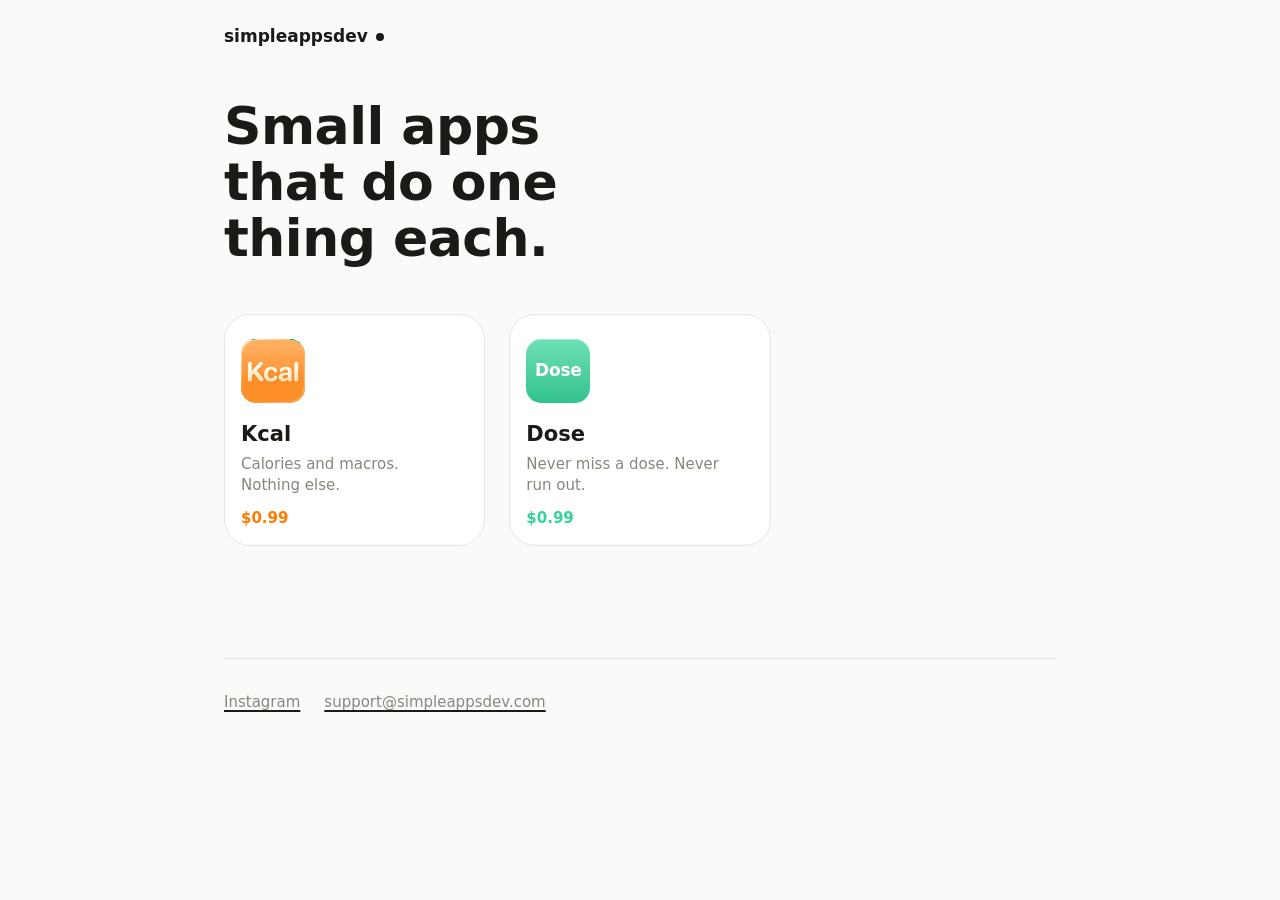
==== index.html @ 7be7d37e "Add Dose: app, privacy and support pages Second app in the portfolio, from dose-status.md. Pending, " ====
<!DOCTYPE html>
<html lang="en">
<head>
<meta charset="utf-8">
<meta name="viewport" content="width=device-width, initial-scale=1">
<meta name="color-scheme" content="light dark">
<title>simpleappsdev — small apps that do one thing each</title>
<meta name="description" content="A portfolio of small, paid iPhone apps. Each one does a single thing.">
<link rel="canonical" href="https://simpleappsdev.com/">
<meta property="og:type" content="website">
<meta property="og:title" content="simpleappsdev — small apps that do one thing each">
<meta property="og:description" content="A portfolio of small, paid iPhone apps. Each one does a single thing.">
<meta property="og:url" content="https://simpleappsdev.com/">
<meta property="og:image" content="https://simpleappsdev.com/assets/og/home.png">
<meta property="og:image:width" content="1200">
<meta property="og:image:height" content="630">
<meta name="twitter:card" content="summary_large_image">
<link rel="stylesheet" href="css/site.css">
</head>
<body>
<div class="wrap">
  <header class="top">
    <a href="./">simpleappsdev</a><span class="dot"></span>
  </header>
  <main>
    <h1 class="site-line">Small apps that do one thing each.</h1>
    <nav class="grid" id="grid" aria-label="Apps">
      <!-- STATIC MIRROR OF apps.json — keep the two in step when an app is
           added, renamed, repriced or released. This is what a visitor with
           no JavaScript, or with a failed fetch, gets; the script clears it
           and renders the live list on load. The store link belongs to this
           fallback only — the real card links to the app page, never the
           store. A pending app gets no store link here at all. -->
      <a class="card themed" href="kcal/" style="--accent-l:#FF7A00;--accent-d:#FF8F2A">
        <img class="tile" src="assets/icons/kcal.png" alt="" width="64" height="64">
        <span class="card-body">
          <span class="card-name">Kcal</span>
          <span class="card-tag">Calories and macros. Nothing else.</span>
          <span class="card-price">$0.99</span>
        </span>
      </a>
      <a class="card themed" href="dose/" style="--accent-l:#34D399;--accent-d:#3FE3A9">
        <span class="tile" aria-hidden="true">Dose</span>
        <span class="card-body">
          <span class="card-name">Dose</span>
          <span class="card-tag">Never miss a dose. Never run out.</span>
          <span class="card-price">$0.99</span>
        </span>
      </a>
      <p class="notice">Kcal on the <a href="https://apps.apple.com/app/id6786282885">App Store</a>.</p>
    </nav>
  </main>
  <!-- static mirror of apps.json, same contract as the grid above -->
  <footer class="foot" id="foot">
    <a href="https://instagram.com/simpleappsdev">Instagram</a>
    <a href="mailto:support@simpleappsdev.com">support@simpleappsdev.com</a>
  </footer>
</div>
<script>
(function () {
  /* a value the owner hasn't filled in yet is marked, never empty — treat it as absent */
  function val(v) {
    return (typeof v === 'string' && v !== '' && v.slice(0, 5) !== 'TODO:') ? v : null;
  }
  function wordmark(app, cls) {
    var s = document.createElement('span');
    s.className = cls;
    s.setAttribute('aria-hidden', 'true');
    s.textContent = app.name;
    return s;
  }
  /* icon if the owner uploaded one, the gradient wordmark otherwise —
     both are finished states, and a 404 falls back to the wordmark too */
  function tile(app, cls, px, prefix) {
    var src = val(app.icon);
    if (!src) return wordmark(app, cls);
    var img = document.createElement('img');
    img.className = cls;
    img.src = prefix + src;
    img.alt = '';
    img.width = px;
    img.height = px;
    img.addEventListener('error', function () {
      img.replaceWith(wordmark(app, cls));
    });
    return img;
  }

  function render(data) {
    var grid = document.getElementById('grid');
    grid.textContent = '';  /* drops the static fallback, store link and all */
    (data.apps || []).forEach(function (app) {
      var a = document.createElement('a');
      a.className = 'card themed';
      a.href = app.url;
      a.style.setProperty('--accent-l', app.accentLight);
      a.style.setProperty('--accent-d', app.accentDark);

      var body = document.createElement('span');
      body.className = 'card-body';
      var name = document.createElement('span');
      name.className = 'card-name';
      name.textContent = app.name;
      var tag = document.createElement('span');
      tag.className = 'card-tag';
      tag.textContent = app.tagline;
      body.append(name, tag);

      var price = val(app.price);
      if (price) {
        var p = document.createElement('span');
        p.className = 'card-price';
        p.textContent = price;
        body.appendChild(p);
      }

      a.append(tile(app, 'tile', 64, ''), body);
      grid.appendChild(a);
    });

    var foot = document.getElementById('foot');
    foot.textContent = '';
    var ig = val(data.instagram);
    if (ig) {
      var i = document.createElement('a');
      i.href = ig;
      i.textContent = 'Instagram';
      foot.appendChild(i);
    }
    var mail = val(data.supportEmail);
    if (mail) {
      var m = document.createElement('a');
      m.href = 'mailto:' + mail;
      m.textContent = mail;
      foot.appendChild(m);
    }
  }

  fetch('apps.json')
    .then(function (r) {
      if (!r.ok) throw new Error('apps.json ' + r.status);
      return r.json();
    })
    .then(render)
    .catch(function (err) {
      /* the static fallback in #grid is untouched — the visitor keeps a card,
         a tagline, a price and a way to the store */
      console.error('Could not load apps.json:', err);
    });
})();
</script>
</body>
</html>
---- css/site.css ----
/* simpleappsdev — one shared stylesheet. Every color and space is a token;
   a new app changes nothing here: it brings its accents via --accent-l / --accent-d. */

:root {
  /* palette */
  --paper: #FAFAF9;
  --ink: #1C1A17;
  --coal: #141311;
  --bone: #E9E6E1;
  --smoke: #8A857D;
  /* per-app accent slots (overridden inline from apps.json) */
  --accent-l: #1C1A17;
  --accent-d: #F2F0EC;
  /* scheme-resolved roles */
  --bg: var(--paper);
  --fg: var(--ink);
  --muted: var(--smoke);
  --line: var(--bone);
  --card: #FFFFFF;
  --accent: var(--accent-l);
  /* type */
  --font-display: ui-rounded, "SF Pro Rounded", system-ui, -apple-system, sans-serif;
  --font-text: system-ui, -apple-system, sans-serif;
  --font-mono: ui-monospace, "SF Mono", Menlo, monospace;
  /* space + shape */
  --sp-1: 4px; --sp-2: 8px; --sp-3: 12px; --sp-4: 16px; --sp-5: 24px;
  --sp-6: 32px; --sp-7: 48px; --sp-8: 72px; --sp-9: 112px;
  --r-s: 10px; --r-m: 18px; --r-l: 26px;
  --col: 680px;
}
@media (prefers-color-scheme: dark) {
  :root {
    --bg: var(--coal);
    --fg: #F2F0EC;
    --muted: #98938B;
    --line: #2B2823;
    --card: #1D1B18;
    --accent: var(--accent-d);
  }
}

/* elements carrying inline per-app accents re-resolve --accent locally */
.themed { --accent: var(--accent-l); }
@media (prefers-color-scheme: dark) {
  .themed { --accent: var(--accent-d); }
}

* { box-sizing: border-box; }
html { -webkit-text-size-adjust: 100%; }
body {
  margin: 0;
  background: var(--bg);
  color: var(--fg);
  font-family: var(--font-text);
  font-size: 17px;
  line-height: 1.5;
  text-wrap: pretty;
}
a { color: var(--fg); text-decoration-color: var(--accent); text-decoration-thickness: 2px; text-underline-offset: 3px; }
a:hover { color: var(--accent); }
img { display: block; max-width: 100%; }

.wrap { max-width: var(--col); margin-inline: auto; padding-inline: var(--sp-5); }

/* ---------- header ---------- */
.top {
  display: flex; align-items: center; gap: var(--sp-2);
  padding-block: var(--sp-5) var(--sp-7);
  font-family: var(--font-display);
  font-weight: 600; font-size: 17px;
}
.top a { text-decoration: none; }
.top .dot { width: 8px; height: 8px; border-radius: 50%; background: var(--accent); }

/* ---------- home ---------- */
.site-line {
  font-family: var(--font-display);
  font-weight: 700;
  font-size: clamp(34px, 9vw, 52px);
  line-height: 1.08;
  letter-spacing: -0.01em;
  margin: 0 0 var(--sp-7);
  max-width: 12ch;
}
.grid {
  display: grid;
  grid-template-columns: repeat(auto-fill, minmax(150px, 1fr));
  gap: var(--sp-4);
  margin-bottom: var(--sp-9);
}
.card {
  display: flex; flex-direction: column; gap: var(--sp-1);
  background: var(--card);
  border: 1px solid var(--line);
  border-radius: var(--r-l);
  padding: var(--sp-5) var(--sp-4) var(--sp-4);
  text-decoration: none;
}
.card:hover { border-color: var(--accent); color: var(--fg); }
.card-body { display: flex; flex-direction: column; gap: var(--sp-1); }
.card .tile { margin-bottom: var(--sp-3); }
.card-name { font-family: var(--font-display); font-weight: 700; font-size: 21px; }
.card-tag { color: var(--muted); font-size: 15px; line-height: 1.35; }
.card-price {
  margin-top: var(--sp-2);
  color: var(--accent);
  font-family: var(--font-display); font-weight: 700; font-size: 15px;
  font-variant-numeric: tabular-nums;
}
/* the static fallback's store line sits under the cards, full width */
.grid > .notice { grid-column: 1 / -1; }
/* one app: a single wide card, icon beside text.
   :only-of-type, not :only-child — the fallback line is a sibling */
.grid > .card:only-of-type {
  grid-column: 1 / -1;
  flex-direction: row; align-items: center; gap: var(--sp-4);
  padding: var(--sp-4);
}
.grid > .card:only-of-type .tile { margin: 0; flex: none; }

/* app-icon tile: gradient of the app's own accent + rounded wordmark */
.tile {
  width: 64px; height: 64px;
  border-radius: 15px;
  display: grid; place-items: center;
  background: linear-gradient(180deg,
    color-mix(in srgb, var(--accent) 72%, #FFF) 0%,
    color-mix(in srgb, var(--accent) 92%, #000) 100%);
  color: #FFF;
  font-family: var(--font-display); font-weight: 700; font-size: 17px;
  letter-spacing: -0.01em;
  box-shadow: inset 0 1px 0 rgb(255 255 255 / .35);
}
.tile-lg { width: 88px; height: 88px; border-radius: 21px; font-size: 23px; }
.tile-sm { width: 44px; height: 44px; border-radius: 11px; font-size: 12px; }

/* ---------- footer (shared) ---------- */
.foot {
  border-top: 1px solid var(--line);
  padding-block: var(--sp-6) var(--sp-8);
  display: flex; flex-wrap: wrap; gap: var(--sp-2) var(--sp-5);
  color: var(--muted); font-size: 15px;
}
.foot a { color: var(--muted); }

/* ---------- app page: hero ---------- */
.hero { padding-bottom: var(--sp-7); }
.hero-id { display: flex; align-items: center; gap: var(--sp-4); margin-bottom: var(--sp-5); }
.hero-id h1 { font-family: var(--font-display); font-weight: 700; font-size: 29px; margin: 0; letter-spacing: -0.01em; }
.pitch {
  font-family: var(--font-display);
  font-weight: 700;
  font-size: clamp(30px, 8vw, 44px);
  line-height: 1.12;
  letter-spacing: -0.01em;
  margin: 0 0 var(--sp-3);
  max-width: 14ch;
}
.sub { color: var(--muted); font-size: 17px; margin: 0 0 var(--sp-5); max-width: 34ch; }
/* the store slot: badge when the app is on sale, "Coming soon" when it isn't.
   both keep the same 52px footprint so the hero never shifts */
.cta { display: flex; align-items: center; min-height: 52px; }
.badge { display: inline-block; border-radius: var(--r-s); }
.badge img { height: 52px; width: auto; }
.soon {
  display: inline-flex; align-items: center;
  height: 52px; padding-inline: var(--sp-5);
  border: 1px solid var(--line); border-radius: var(--r-s);
  color: var(--muted);
  font-family: var(--font-display); font-weight: 600; font-size: 16px;
}
.price-line {
  margin: var(--sp-4) 0 0;
  font-family: var(--font-display); font-weight: 600; font-size: 16px;
  color: var(--fg);
}
.price-line strong { color: var(--accent); font-weight: 700; }

/* ---------- screenshots: horizontal scroll ---------- */
.shots {
  display: flex; gap: var(--sp-4);
  overflow-x: auto;
  scroll-snap-type: x mandatory;
  padding: var(--sp-2) max(var(--sp-5), calc((100vw - var(--col)) / 2 + var(--sp-5))) var(--sp-5);
  margin-bottom: var(--sp-8);
  scrollbar-width: none;
}
.shots::-webkit-scrollbar { display: none; }
.shot {
  flex: none;
  scroll-snap-align: center;
  width: min(62vw, 264px);
  aspect-ratio: 1320 / 2868;
  border-radius: var(--r-l);
  border: 1px solid var(--line);
  background:
    repeating-linear-gradient(45deg, transparent 0 14px, color-mix(in srgb, var(--line) 55%, transparent) 14px 15px),
    var(--card);
  display: grid; place-content: center; gap: var(--sp-2);
  text-align: center;
  margin: 0;
  position: relative;
  overflow: hidden;
}
/* the capture covers the striped slot; if the file isn't there yet the stripes
   are what shows, which is a legitimate empty state, not a broken one */
.shot picture { position: absolute; inset: 0; }
.shot img { width: 100%; height: 100%; object-fit: cover; border-radius: inherit; }
.shot figcaption { font-family: var(--font-mono); font-size: 12px; color: var(--muted); padding-inline: var(--sp-4); }

/* ---------- feature blocks ---------- */
.features { display: flex; flex-direction: column; gap: var(--sp-7); margin-bottom: var(--sp-9); }
.feature { display: flex; flex-direction: column; gap: var(--sp-2); }
.feature .num {
  font-family: var(--font-mono); font-size: 13px; color: var(--accent);
  font-variant-numeric: tabular-nums;
}
.feature h2 {
  font-family: var(--font-display); font-weight: 700; font-size: 25px;
  letter-spacing: -0.01em; margin: 0;
}
.feature p { margin: 0; color: var(--muted); max-width: 46ch; }

/* ---------- the refusal ledger ---------- */
.refuse { margin-bottom: var(--sp-9); }
.refuse .kicker {
  font-family: var(--font-mono); font-size: 13px; color: var(--muted);
  margin: 0 0 var(--sp-4); text-transform: uppercase; letter-spacing: 0.08em;
}
.refuse ul {
  list-style: none; margin: 0; padding: 0;
  display: flex; flex-direction: column; gap: var(--sp-2);
}
.refuse .no {
  position: relative; display: inline-block;
  font-family: var(--font-display); font-weight: 700;
  font-size: clamp(27px, 7.2vw, 40px);
  line-height: 1.15; letter-spacing: -0.01em;
  color: var(--muted);
}
.refuse .no::after {
  content: "";
  position: absolute; left: -2%; right: -2%; top: 54%;
  height: 0.09em; min-height: 3px;
  background: var(--accent);
  border-radius: 99px;
  transform: rotate(-1.2deg);
  transform-origin: left center;
}
.refuse li:nth-child(2n) .no::after { transform: rotate(0.9deg); top: 50%; }
.refuse li:nth-child(3n) .no::after { transform: rotate(-0.6deg); top: 57%; }
.refuse .coda {
  margin: var(--sp-5) 0 0;
  font-family: var(--font-display); font-weight: 600; font-size: 19px;
}
@supports (animation-timeline: view()) {
  @media (prefers-reduced-motion: no-preference) {
    .refuse .no::after {
      scale: 0 1;
      animation: strike linear both;
      animation-timeline: view();
      animation-range: entry 45% entry 90%;
    }
    @keyframes strike { to { scale: 1 1; } }
  }
}

/* ---------- fine print ---------- */
.fine {
  display: flex; flex-direction: column; gap: var(--sp-3);
  color: var(--muted); font-size: 14px;
  border-top: 1px solid var(--line);
  padding-top: var(--sp-5);
  margin-bottom: var(--sp-8);
}
.fine p { margin: 0; max-width: 52ch; }

/* ---------- more apps strip ---------- */
.more { margin-bottom: var(--sp-8); }
.more h2 { font-family: var(--font-display); font-weight: 700; font-size: 19px; margin: 0 0 var(--sp-4); }
.more-row { display: flex; gap: var(--sp-4); flex-wrap: wrap; }
.more-row a { display: flex; flex-direction: column; align-items: center; gap: var(--sp-2); text-decoration: none; font-size: 13px; color: var(--muted); }
.more[hidden] { display: none; }

/* ---------- long-form pages: privacy, support ---------- */
.doc { max-width: 62ch; padding-bottom: var(--sp-8); }
.doc h1 {
  font-family: var(--font-display); font-weight: 700;
  font-size: clamp(30px, 8vw, 40px); line-height: 1.12; letter-spacing: -0.01em;
  margin: 0 0 var(--sp-3);
}
.doc .lede { color: var(--muted); margin: 0 0 var(--sp-6); }
.doc h2 {
  font-family: var(--font-display); font-weight: 700; font-size: 21px;
  letter-spacing: -0.01em; margin: var(--sp-6) 0 var(--sp-2);
}
.doc p { margin: 0 0 var(--sp-3); }
.doc ul { margin: 0 0 var(--sp-3); padding-left: var(--sp-5); }
.doc li { margin-bottom: var(--sp-2); }
.doc .meta { color: var(--muted); font-size: 14px; margin-top: var(--sp-6); }

/* shown only when apps.json can't be read */
.notice { color: var(--muted); font-size: 15px; margin: 0; }

/* ---------- focus ---------- */
:focus-visible { outline: 2px solid var(--accent); outline-offset: 3px; }
.card:focus-visible { outline-offset: 4px; }
.badge:focus-visible { outline-offset: 4px; }
.more-row a:focus-visible { outline-offset: 4px; border-radius: var(--r-m); }
.foot a:focus-visible, .top a:focus-visible { outline-offset: 2px; }

/* ---------- desktop is the adaptation ---------- */
@media (min-width: 720px) {
  :root { --col: 880px; }
  body { font-size: 18px; }
  .grid { grid-template-columns: repeat(auto-fill, minmax(196px, 1fr)); gap: var(--sp-5); }
  .grid > .card:only-of-type { max-width: 480px; }
  .hero { padding-top: var(--sp-6); }
  .features { gap: var(--sp-8); }
  .feature { display: grid; grid-template-columns: 64px 1fr; align-items: baseline; }
  .feature .num { grid-row: span 2; }
  .shot { width: 232px; }
}
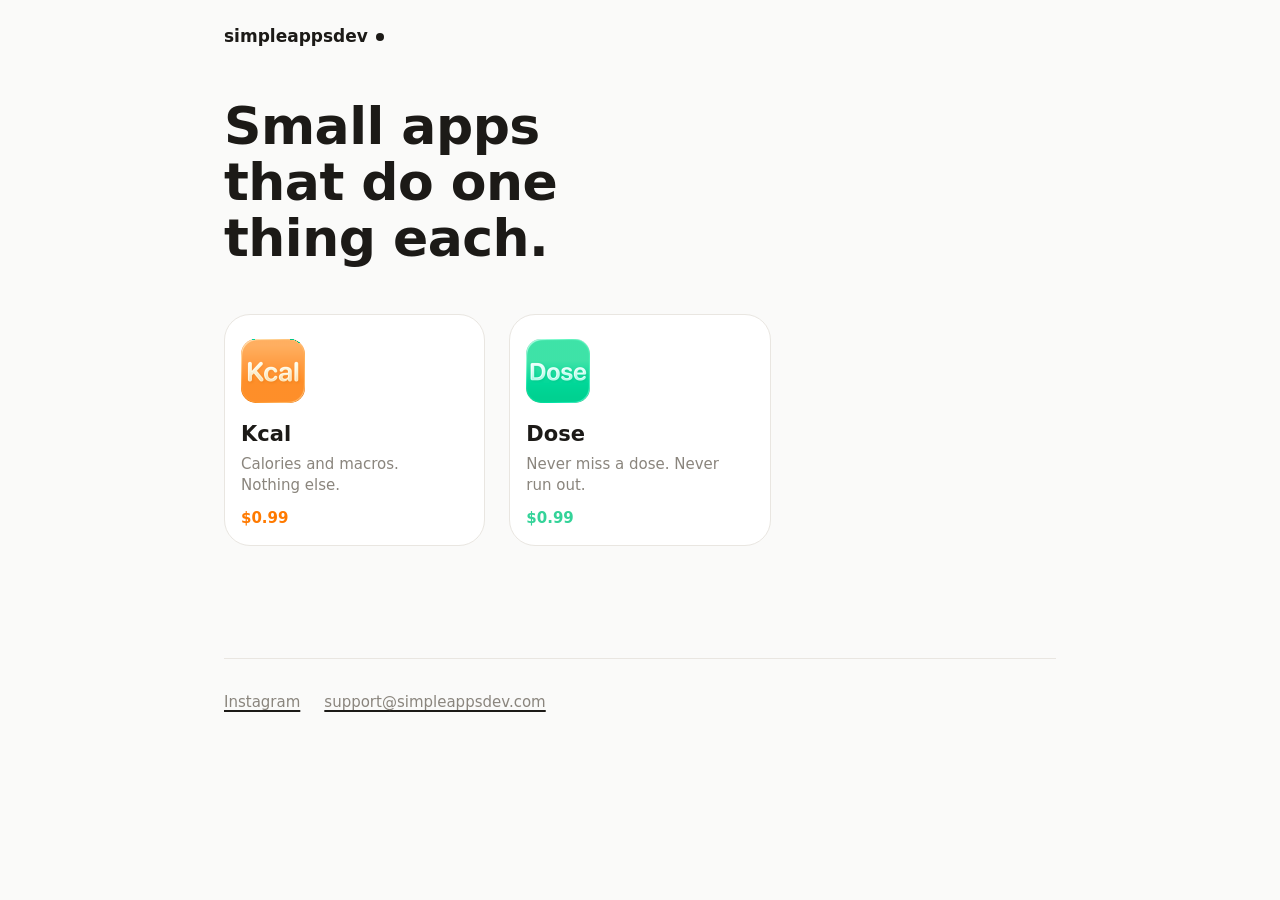
==== commit f4d820c7: "Dose screenshots and icon Four dark captures — Today, take sheet, Inventory, stack editor — at 600×1" ====
--- a/index.html
+++ b/index.html
@@ -40,7 +40,7 @@
         </span>
       </a>
       <a class="card themed" href="dose/" style="--accent-l:#34D399;--accent-d:#3FE3A9">
-        <span class="tile" aria-hidden="true">Dose</span>
+        <img class="tile" src="assets/icons/dose.png" alt="" width="64" height="64">
         <span class="card-body">
           <span class="card-name">Dose</span>
           <span class="card-tag">Never miss a dose. Never run out.</span>
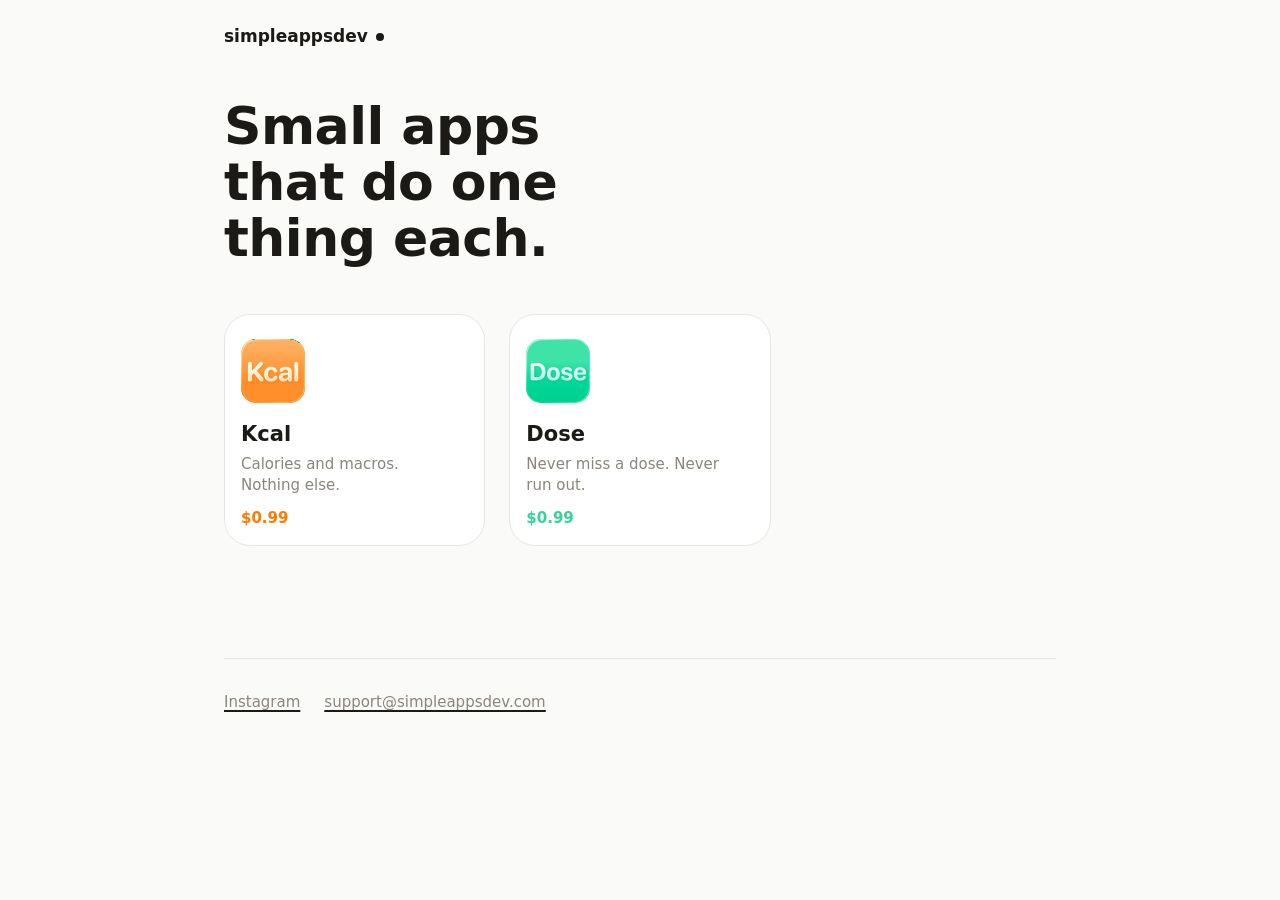
==== commit f57f4f03: "Dose is on sale appStoreUrl arrives and status flips to live in the same edit, per the rule that a p" ====
--- a/index.html
+++ b/index.html
@@ -47,7 +47,7 @@
           <span class="card-price">$0.99</span>
         </span>
       </a>
-      <p class="notice">Kcal on the <a href="https://apps.apple.com/app/id6786282885">App Store</a>.</p>
+      <p class="notice"><a href="https://apps.apple.com/app/id6786282885">Kcal</a> and <a href="https://apps.apple.com/app/id6794703600?ct=web_dose&amp;mt=8">Dose</a> on the App Store.</p>
     </nav>
   </main>
   <!-- static mirror of apps.json, same contract as the grid above -->
--- a/css/site.css
+++ b/css/site.css
@@ -45,6 +45,19 @@
   .themed { --accent: var(--accent-d); }
 }
 
+/* a dark-only app pins the dark scheme whatever the visitor's setting is —
+   the page should show what the product is. Same six values as the media
+   query above; they are one unit and must be changed together. */
+body[data-theme="dark"] {
+  --bg: var(--coal);
+  --fg: #F2F0EC;
+  --muted: #98938B;
+  --line: #2B2823;
+  --card: #1D1B18;
+  --accent: var(--accent-d);
+}
+body[data-theme="dark"] .themed { --accent: var(--accent-d); }
+
 * { box-sizing: border-box; }
 html { -webkit-text-size-adjust: 100%; }
 body {
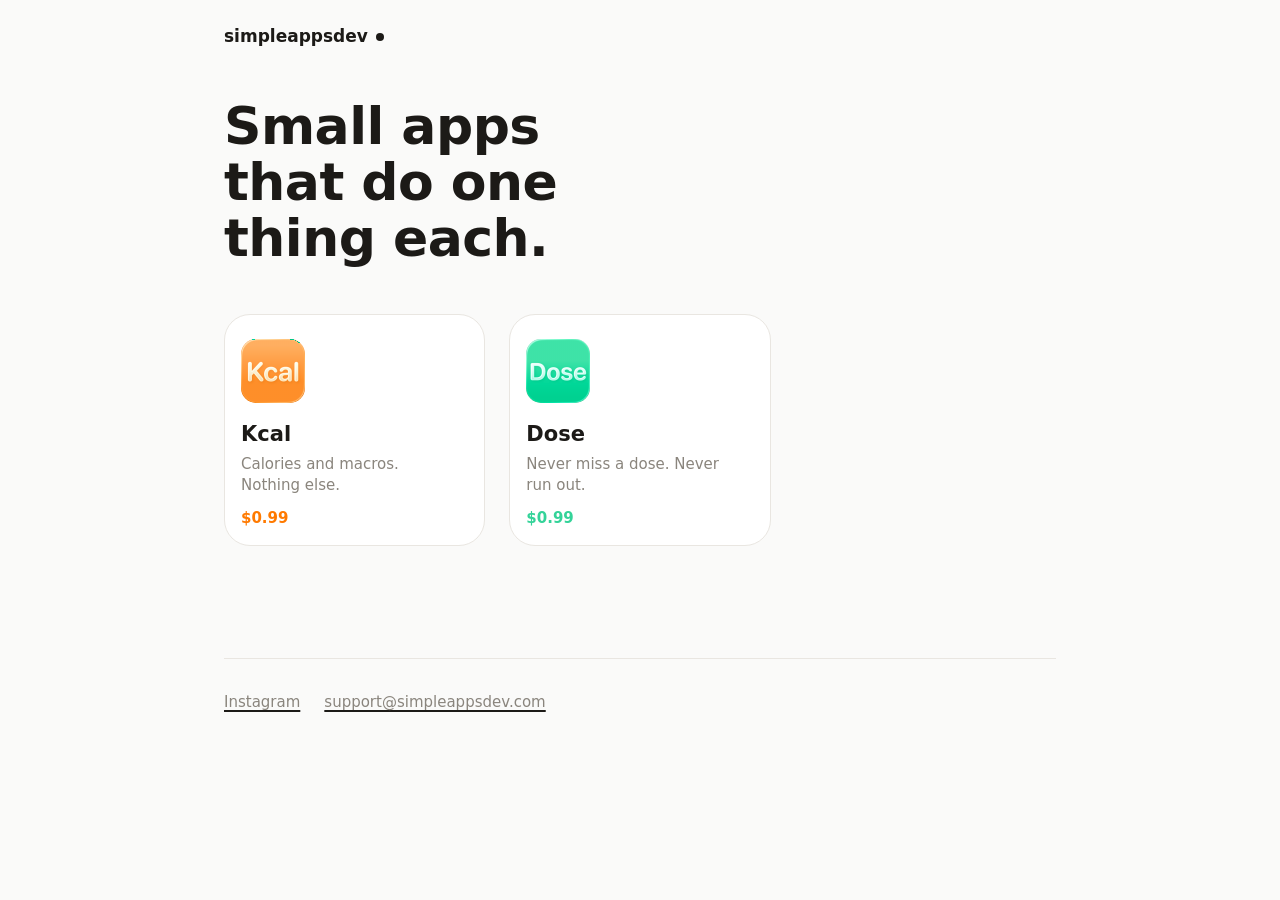
==== commit c190390a: "Campaign token on Kcal's store URL Kcal's appStoreUrl was the only untokenised store link left, so i" ====
--- a/index.html
+++ b/index.html
@@ -47,7 +47,7 @@
           <span class="card-price">$0.99</span>
         </span>
       </a>
-      <p class="notice"><a href="https://apps.apple.com/app/id6786282885">Kcal</a> and <a href="https://apps.apple.com/app/id6794703600?ct=web_dose&amp;mt=8">Dose</a> on the App Store.</p>
+      <p class="notice"><a href="https://apps.apple.com/app/id6786282885?ct=web_kcal&amp;mt=8">Kcal</a> and <a href="https://apps.apple.com/app/id6794703600?ct=web_dose&amp;mt=8">Dose</a> on the App Store.</p>
     </nav>
   </main>
   <!-- static mirror of apps.json, same contract as the grid above -->
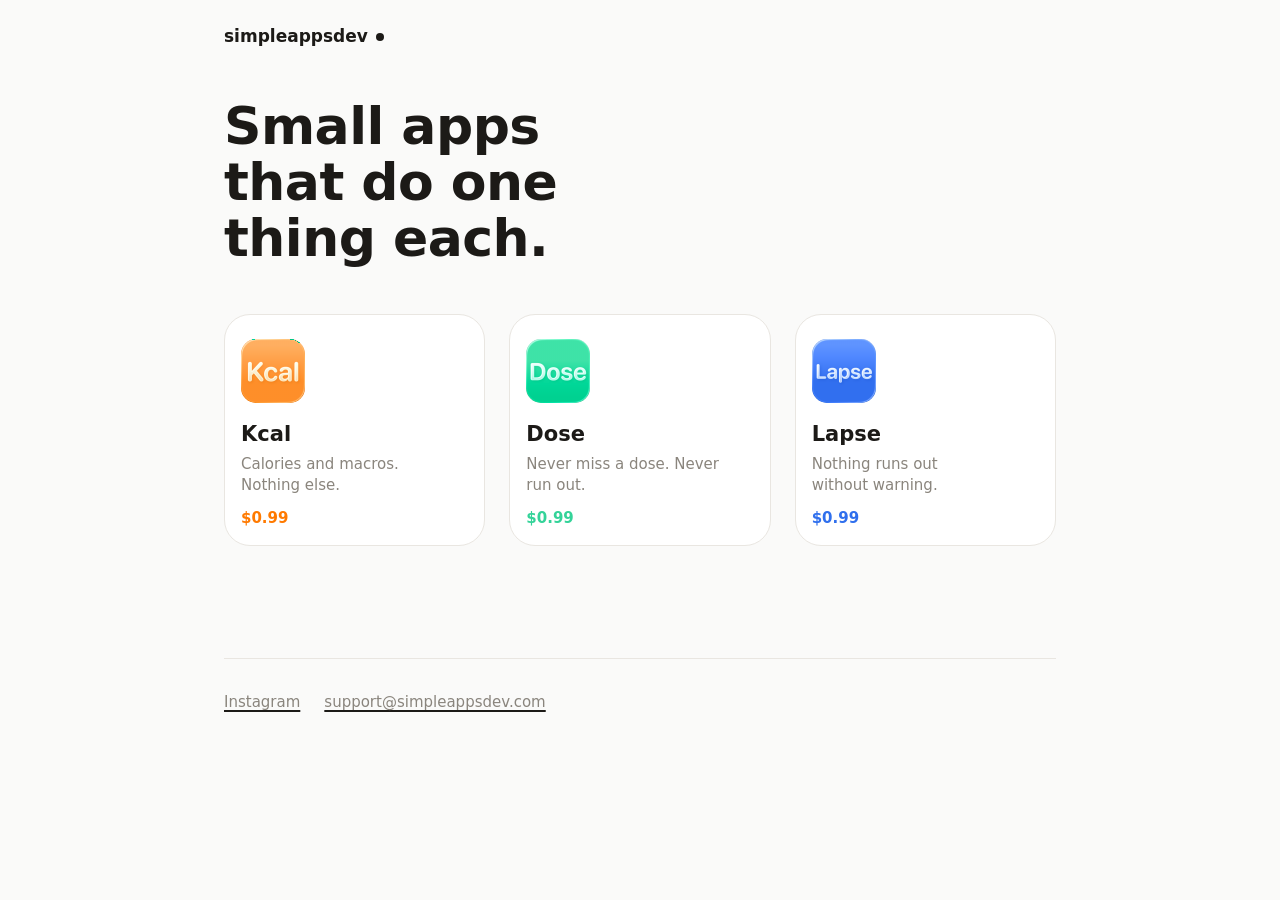
==== commit a1251683: "Add Lapse as coming soon Third app, from lapse-status.md. Pending: the badge slot is the "Coming soo" ====
--- a/index.html
+++ b/index.html
@@ -44,6 +44,14 @@
         <span class="card-body">
           <span class="card-name">Dose</span>
           <span class="card-tag">Never miss a dose. Never run out.</span>
+          <span class="card-price">$0.99</span>
+        </span>
+      </a>
+      <a class="card themed" href="lapse/" style="--accent-l:#2F6FED;--accent-d:#4C84FF">
+        <img class="tile" src="assets/icons/lapse.png" alt="" width="64" height="64">
+        <span class="card-body">
+          <span class="card-name">Lapse</span>
+          <span class="card-tag">Nothing runs out without warning.</span>
           <span class="card-price">$0.99</span>
         </span>
       </a>
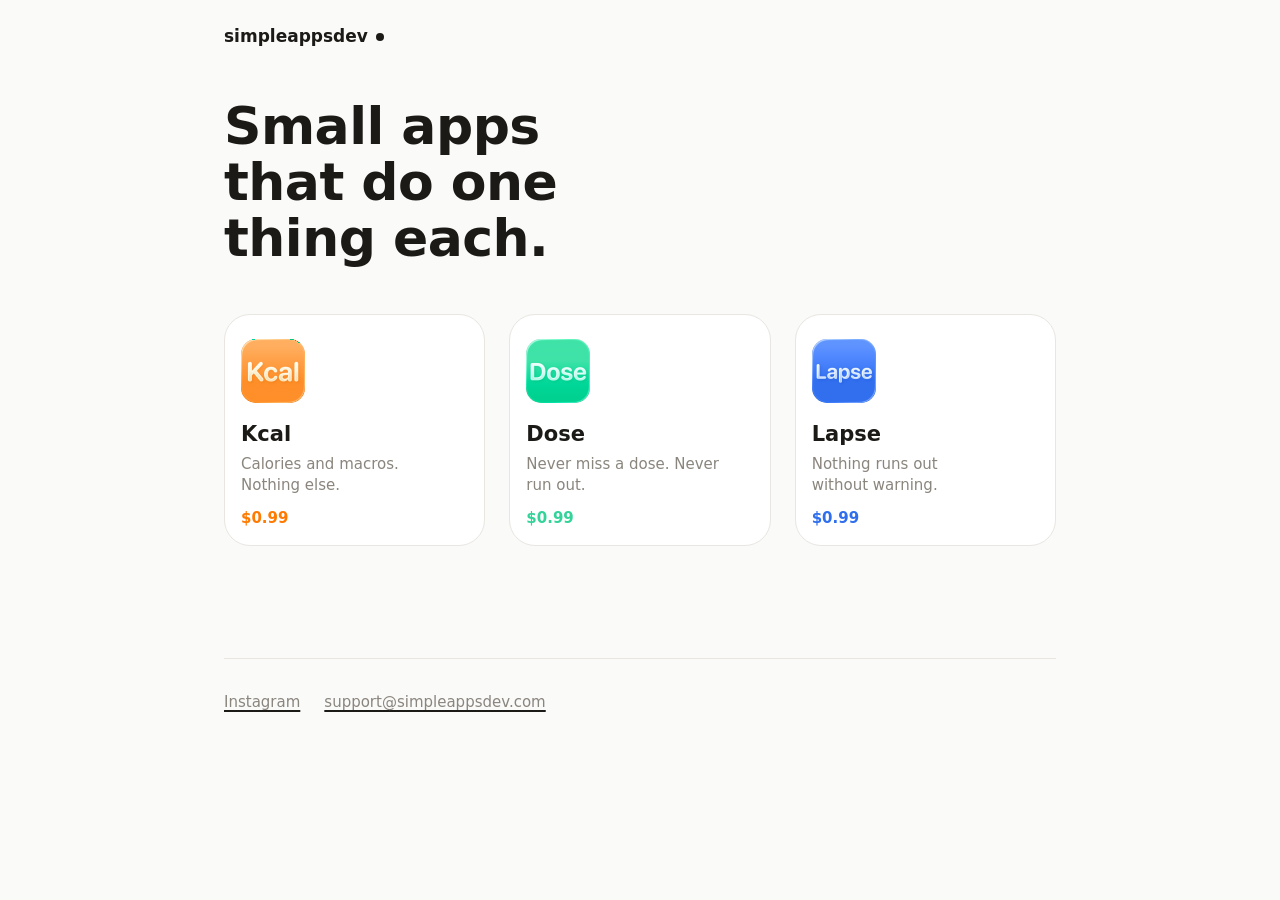
==== commit 4dba38b2: "Dotted-circle favicon; every tab reads "simpleappsdev" The favicon is the dotted disc cropped out of" ====
--- a/index.html
+++ b/index.html
@@ -4,7 +4,9 @@
 <meta charset="utf-8">
 <meta name="viewport" content="width=device-width, initial-scale=1">
 <meta name="color-scheme" content="light dark">
-<title>simpleappsdev — small apps that do one thing each</title>
+<title>simpleappsdev</title>
+<link rel="icon" href="/favicon.ico">
+<link rel="apple-touch-icon" href="/apple-touch-icon.png">
 <meta name="description" content="A portfolio of small, paid iPhone apps. Each one does a single thing.">
 <link rel="canonical" href="https://simpleappsdev.com/">
 <meta property="og:type" content="website">
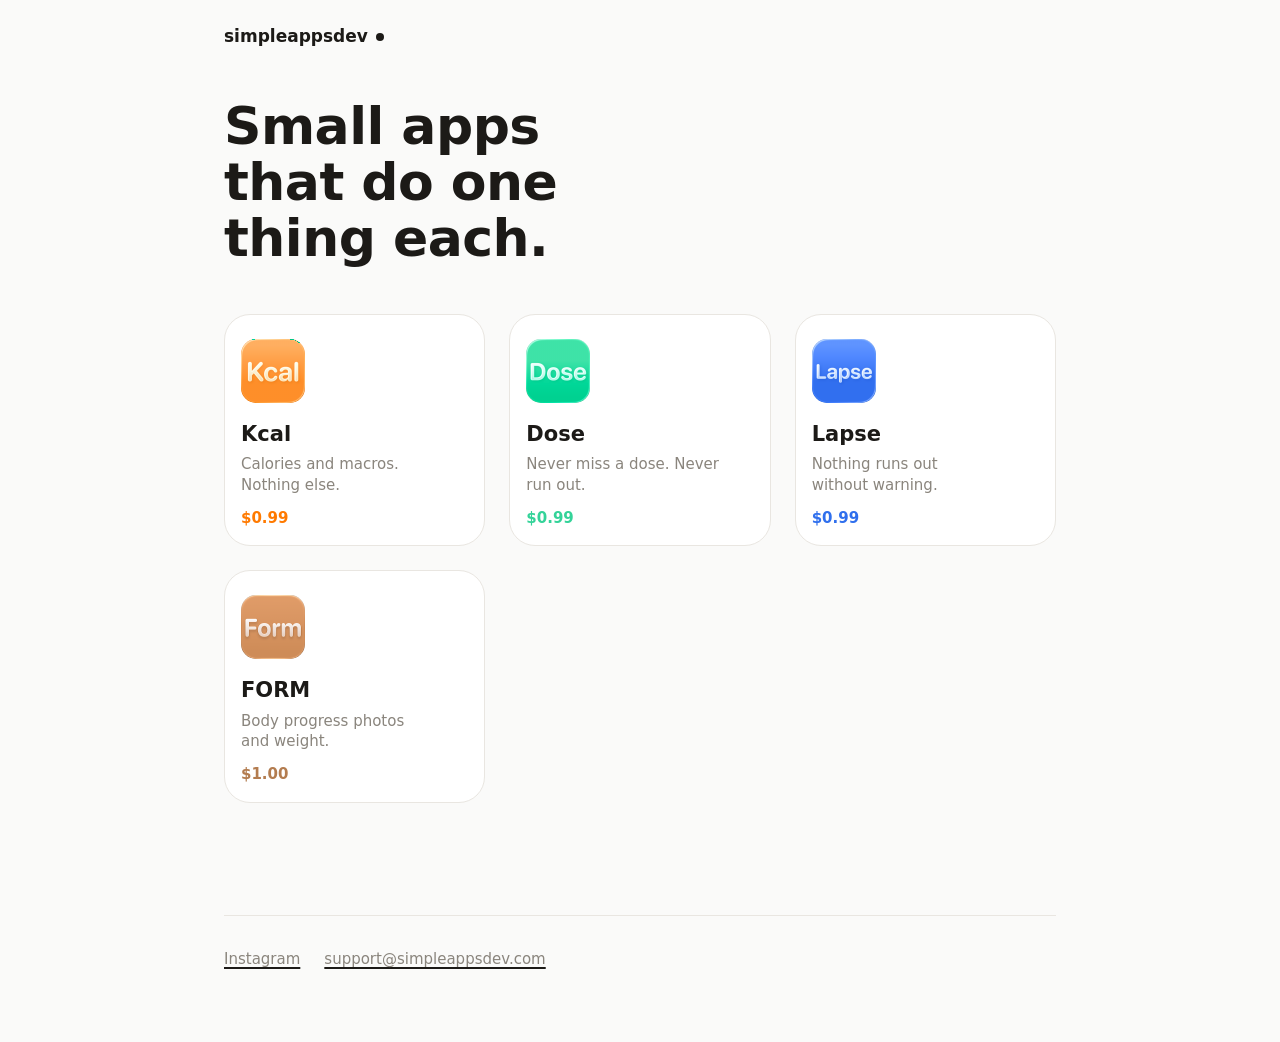
==== commit 1ffe2483: "Add FORM app page, privacy policy and support" ====
--- a/index.html
+++ b/index.html
@@ -57,6 +57,7 @@
           <span class="card-price">$0.99</span>
         </span>
       </a>
+      <a class="card themed" href="form/" style="--accent-l:#B37C4F;--accent-d:#D6AB7A"><img class="tile" src="assets/icons/form.png" alt="" width="64" height="64"><span class="card-body"><span class="card-name">FORM</span><span class="card-tag">Body progress photos and weight.</span><span class="card-price">$1.00</span></span></a>
       <p class="notice"><a href="https://apps.apple.com/app/id6786282885?ct=web_kcal&amp;mt=8">Kcal</a> and <a href="https://apps.apple.com/app/id6794703600?ct=web_dose&amp;mt=8">Dose</a> on the App Store.</p>
     </nav>
   </main>
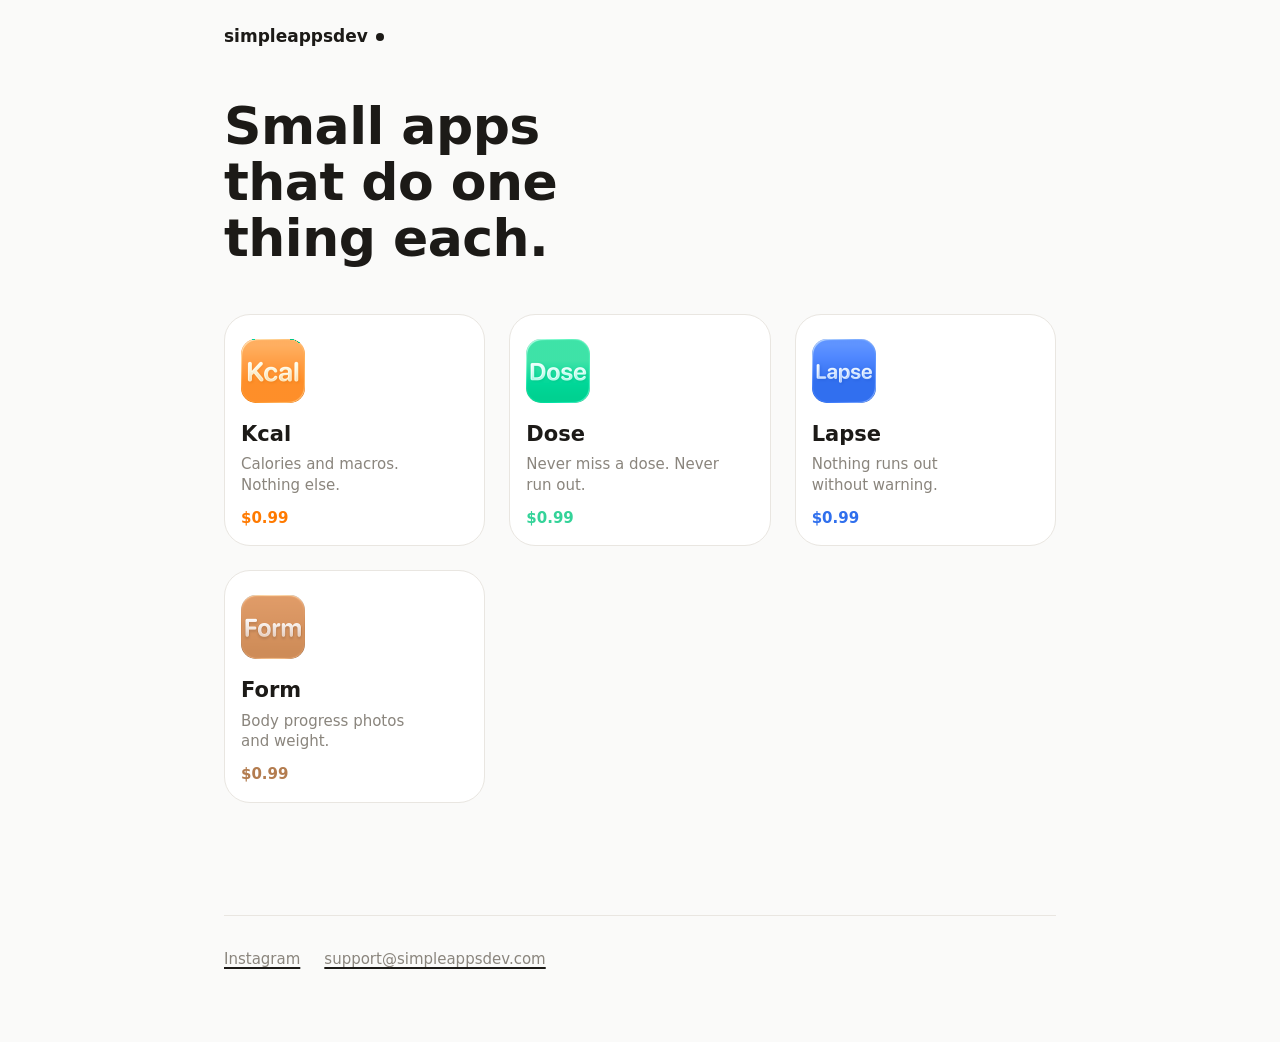
==== commit d782836d: "Use Form casing and $0.99 one-time price" ====
--- a/index.html
+++ b/index.html
@@ -57,7 +57,7 @@
           <span class="card-price">$0.99</span>
         </span>
       </a>
-      <a class="card themed" href="form/" style="--accent-l:#B37C4F;--accent-d:#D6AB7A"><img class="tile" src="assets/icons/form.png" alt="" width="64" height="64"><span class="card-body"><span class="card-name">FORM</span><span class="card-tag">Body progress photos and weight.</span><span class="card-price">$1.00</span></span></a>
+      <a class="card themed" href="form/" style="--accent-l:#B37C4F;--accent-d:#D6AB7A"><img class="tile" src="assets/icons/form.png" alt="" width="64" height="64"><span class="card-body"><span class="card-name">Form</span><span class="card-tag">Body progress photos and weight.</span><span class="card-price">$0.99</span></span></a>
       <p class="notice"><a href="https://apps.apple.com/app/id6786282885?ct=web_kcal&amp;mt=8">Kcal</a> and <a href="https://apps.apple.com/app/id6794703600?ct=web_dose&amp;mt=8">Dose</a> on the App Store.</p>
     </nav>
   </main>
